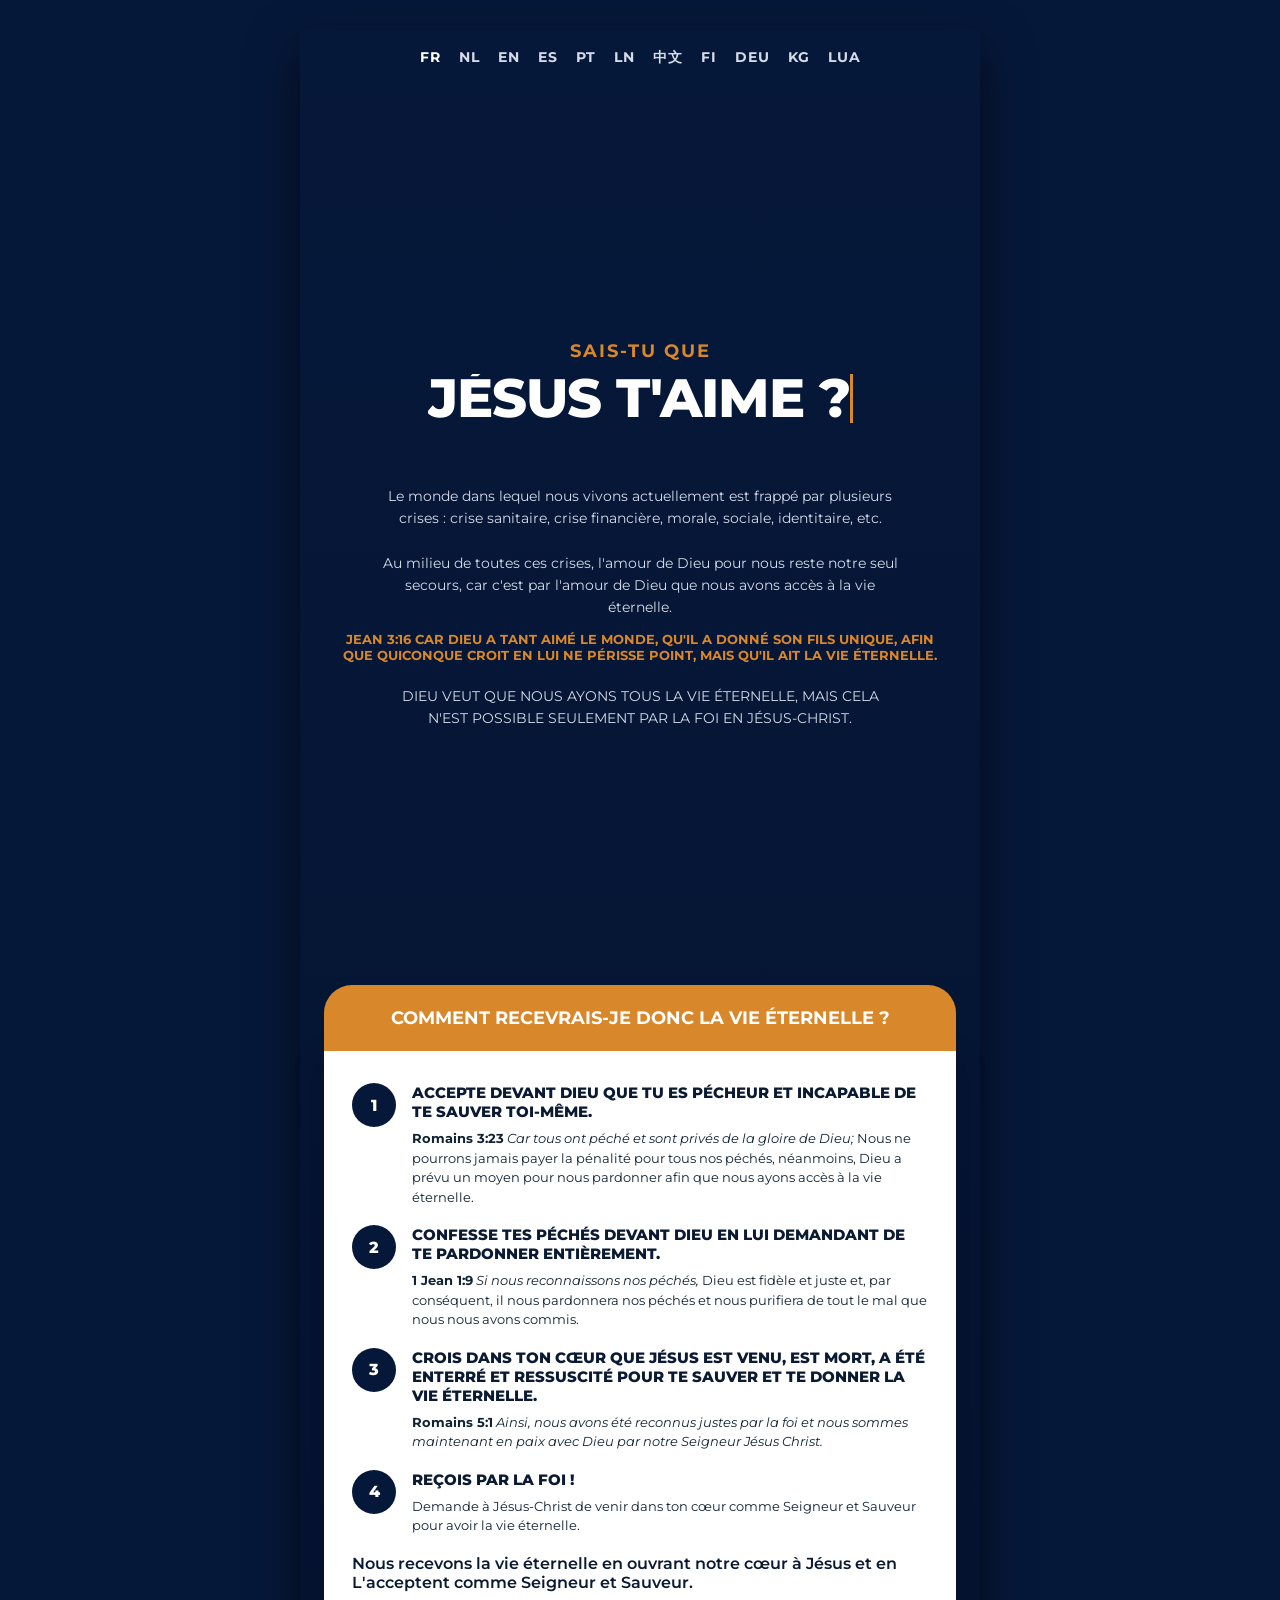
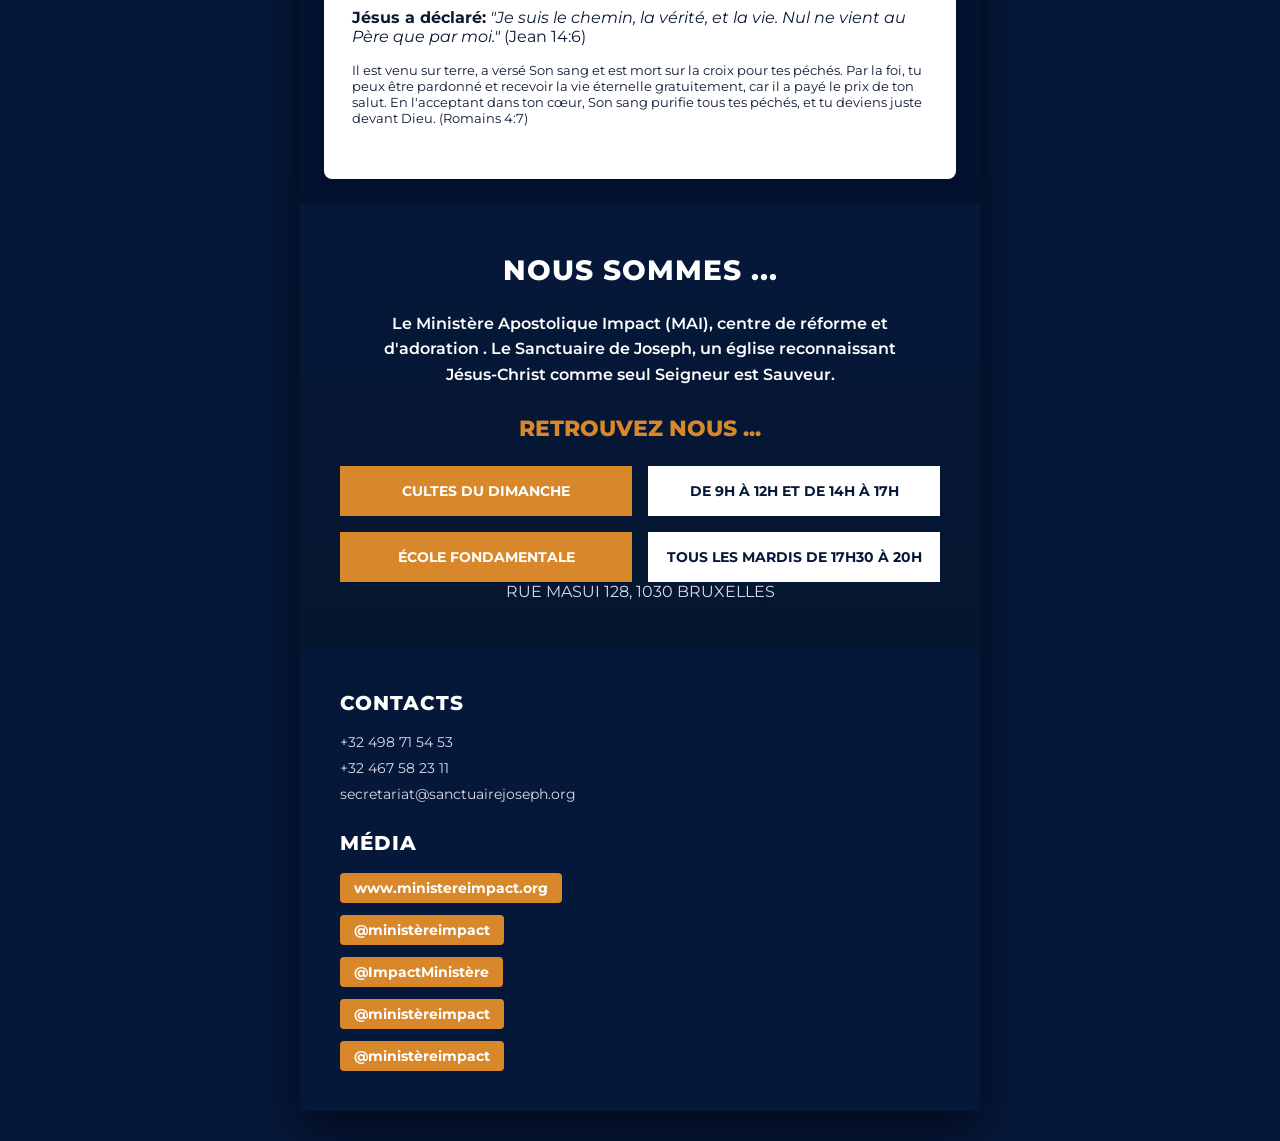
==== index.html @ a1f1ee58 "rename" ====
<!doctype html>
<html lang="fr">
<head>
  <meta charset="utf-8">
  <meta name="viewport" content="width=device-width,initial-scale=1">
  <title>Jésus t'aime — Flyer</title>
  <link href="https://fonts.googleapis.com/css2?family=Montserrat:wght@400;600;700;800&display=swap" rel="stylesheet">
  <style>
    @import url('style.css');
</style>

</head>
<body>
<script>
document.addEventListener("DOMContentLoaded", function() {
  const el = document.querySelector(".typewriter");
  const text = "JÉSUS T'AIME ?";  // wordt per taal aangepast
  let i = 0;

  function type() {
    if (i < text.length) {
      el.textContent += text.charAt(i);
      i++;
      setTimeout(type, 80);
    }
  }

  type();
});
</script>



  <div class="sheet">
    <div class="lang-switch">
  <a href="index.html" class="active">FR</a>
  <a href="nl.html">NL</a>
  <a href="en.html">EN</a>
  <a href="es.html">ES</a>
  <a href="pt.html">PT</a>
  <a href="ln.html">LN</a>
  <a href="cn.html">中文</a>
  <a href="fi.html">FI</a>
  <a href="de.html">DEU</a>
  <a href="kg.html">KG</a>
  <a href="lua.html">LUA</a>
</div>

    <header class="header">
      <div class="kicker">SAIS‑TU QUE</div>
      <div class="title typewriter"></div>
      <p class="lead">Le monde dans lequel nous vivons actuellement est frappé par plusieurs crises : crise sanitaire, crise financière, morale, sociale, identitaire, etc.</p>
      <p class="lead">Au milieu de toutes ces crises, l'amour de Dieu pour nous reste notre seul secours, car c'est par l'amour de Dieu que nous avons accès à la vie éternelle.</p>
      <div class="verse">JEAN 3:16 CAR DIEU A TANT AIMÉ LE MONDE, QU'IL A DONNÉ SON FILS UNIQUE, AFIN QUE QUICONQUE CROIT EN LUI NE PÉRISSE POINT, MAIS QU'IL AIT LA VIE ÉTERNELLE.</div>
      <p class="lead">DIEU VEUT QUE NOUS AYONS TOUS LA VIE ÉTERNELLE, MAIS CELA N'EST POSSIBLE SEULEMENT PAR LA FOI EN JÉSUS-CHRIST.</p>
    </header>

    <div class="band">Comment recevrais‑je donc la vie éternelle ?</div>

    <section class="card">
      <div class="steps">
        <div class="step">
          <div class="num">1</div>
          <div>
            <h4>ACCEPTE DEVANT DIEU QUE TU ES PÉCHEUR ET INCAPABLE DE TE SAUVER TOI-MÊME.</h4>
            <p><strong>Romains 3:23</strong> <em>Car tous ont péché et sont privés de la gloire de Dieu;</em> Nous ne pourrons jamais payer la pénalité pour tous nos péchés, néanmoins, Dieu a prévu un moyen pour nous pardonner afin que nous ayons accès à la vie éternelle.</p>
          </div>
        </div>

        <div class="step">
          <div class="num">2</div>
          <div>
            <h4>CONFESSE TES PÉCHÉS DEVANT DIEU EN LUI DEMANDANT DE TE PARDONNER ENTIÈREMENT.</h4>
            <p><strong>1 Jean 1:9</strong> <em>Si nous reconnaissons nos péchés,</em> Dieu est fidèle et juste et, par conséquent, il nous pardonnera nos péchés et nous purifiera de tout le mal que nous nous avons commis.</p>
          </div>
        </div>

        <div class="step">
          <div class="num">3</div>
          <div>
            <h4>CROIS DANS TON CŒUR QUE JÉSUS EST VENU, EST MORT, A ÉTÉ ENTERRÉ ET RESSUSCITÉ POUR TE SAUVER ET TE DONNER LA VIE ÉTERNELLE.</h4>
            <p><strong>Romains 5:1</strong> <em>Ainsi, nous avons été reconnus justes par la foi et nous sommes maintenant en paix avec Dieu par notre Seigneur Jésus Christ.</em></p>
          </div>
        </div>

        <div class="step">
          <div class="num">4</div>
          <div>
            <h4>REÇOIS PAR LA FOI !</h4>
            <p>Demande à Jésus-Christ de venir dans ton cœur comme Seigneur et Sauveur pour avoir la vie éternelle.</p>
          </div>
        </div>
      </div>

      <p style="margin-top:18px;color:#0b1a33;font-weight:600">Nous recevons la vie éternelle en ouvrant notre cœur à Jésus et en L'acceptent comme Seigneur et Sauveur.</p>
      <p style="color:#0b1a33;margin-top:12px"><strong>Jésus a déclaré:</strong> <em>"Je suis le chemin, la vérité, et la vie. Nul ne vient au Père que par moi."</em> (Jean 14:6)</p>
      <p style="color:#0b1a33;margin-top:12px;font-size:13px">Il est venu sur terre, a versé Son sang et est mort sur la croix pour tes péchés. Par la foi, tu peux être pardonné et recevoir la vie éternelle gratuitement, car il a payé le prix de ton salut. En l'acceptant dans ton cœur, Son sang purifie tous tes péchés, et tu deviens juste devant Dieu. (Romains 4:7)</p>
    </section>

    <footer class="church">
      <h3>NOUS SOMMES ...</h3>
      <p>Le Ministère Apostolique Impact (MAI), centre de réforme et d'adoration . Le Sanctuaire de Joseph, un église reconnaissant Jésus-Christ comme seul Seigneur est Sauveur.</p>
      
      <div class="find-us">RETROUVEZ NOUS ...</div>
      
      <div class="badges">
        <div class="badge orange">CULTES DU DIMANCHE</div>
        <div class="badge white">DE 9H À 12H ET DE 14H À 17H</div>
        <div class="badge orange">ÉCOLE FONDAMENTALE</div>
        <div class="badge white">TOUS LES MARDIS DE 17H30 À 20H</div>
      </div>
      
      <div class="contacts">
        <div></div>
        <div>RUE MASUI 128, 1030 BRUXELLES</div>
      </div>
    </footer>

    <section class="contact-media">
      <div>
        <div class="contact-section">
          <h4>CONTACTS</h4>
          <p>+32 498 71 54 53</p>
          <p>+32 467 58 23 11</p>
          <p>secretariat@sanctuairejoseph.org</p>
        </div>
        <div class="contact-section" style="margin-top:28px">
          <h4>MÉDIA</h4>
          <div class="media-links">
            <div class="media-link">
              <div class="box">www.ministereimpact.org</div>
            </div>
            <div class="media-link">
              <div class="box">@ministèreimpact</div>
            </div>
            <div class="media-link">
              <div class="box">@ImpactMinistère</div>
            </div>
            <div class="media-link">
              <div class="box">@ministèreimpact</div>
            </div>
            <div class="media-link">
              <div class="box">@ministèreimpact</div>
            </div>
          </div>
        </div>
      </div>
    </section>
  </div>
  <script>
  const buttons = document.querySelectorAll('.lang-switch button');
  const sections = document.querySelectorAll('.lang');

  buttons.forEach(btn => {
    btn.addEventListener('click', () => {
      const lang = btn.dataset.lang;

      buttons.forEach(b => b.classList.remove('active'));
      btn.classList.add('active');

      sections.forEach(sec => sec.style.display = 'none');
      document.querySelector('.lang-' + lang).style.display = 'block';
    });
  });
</script>
</body>
</html>
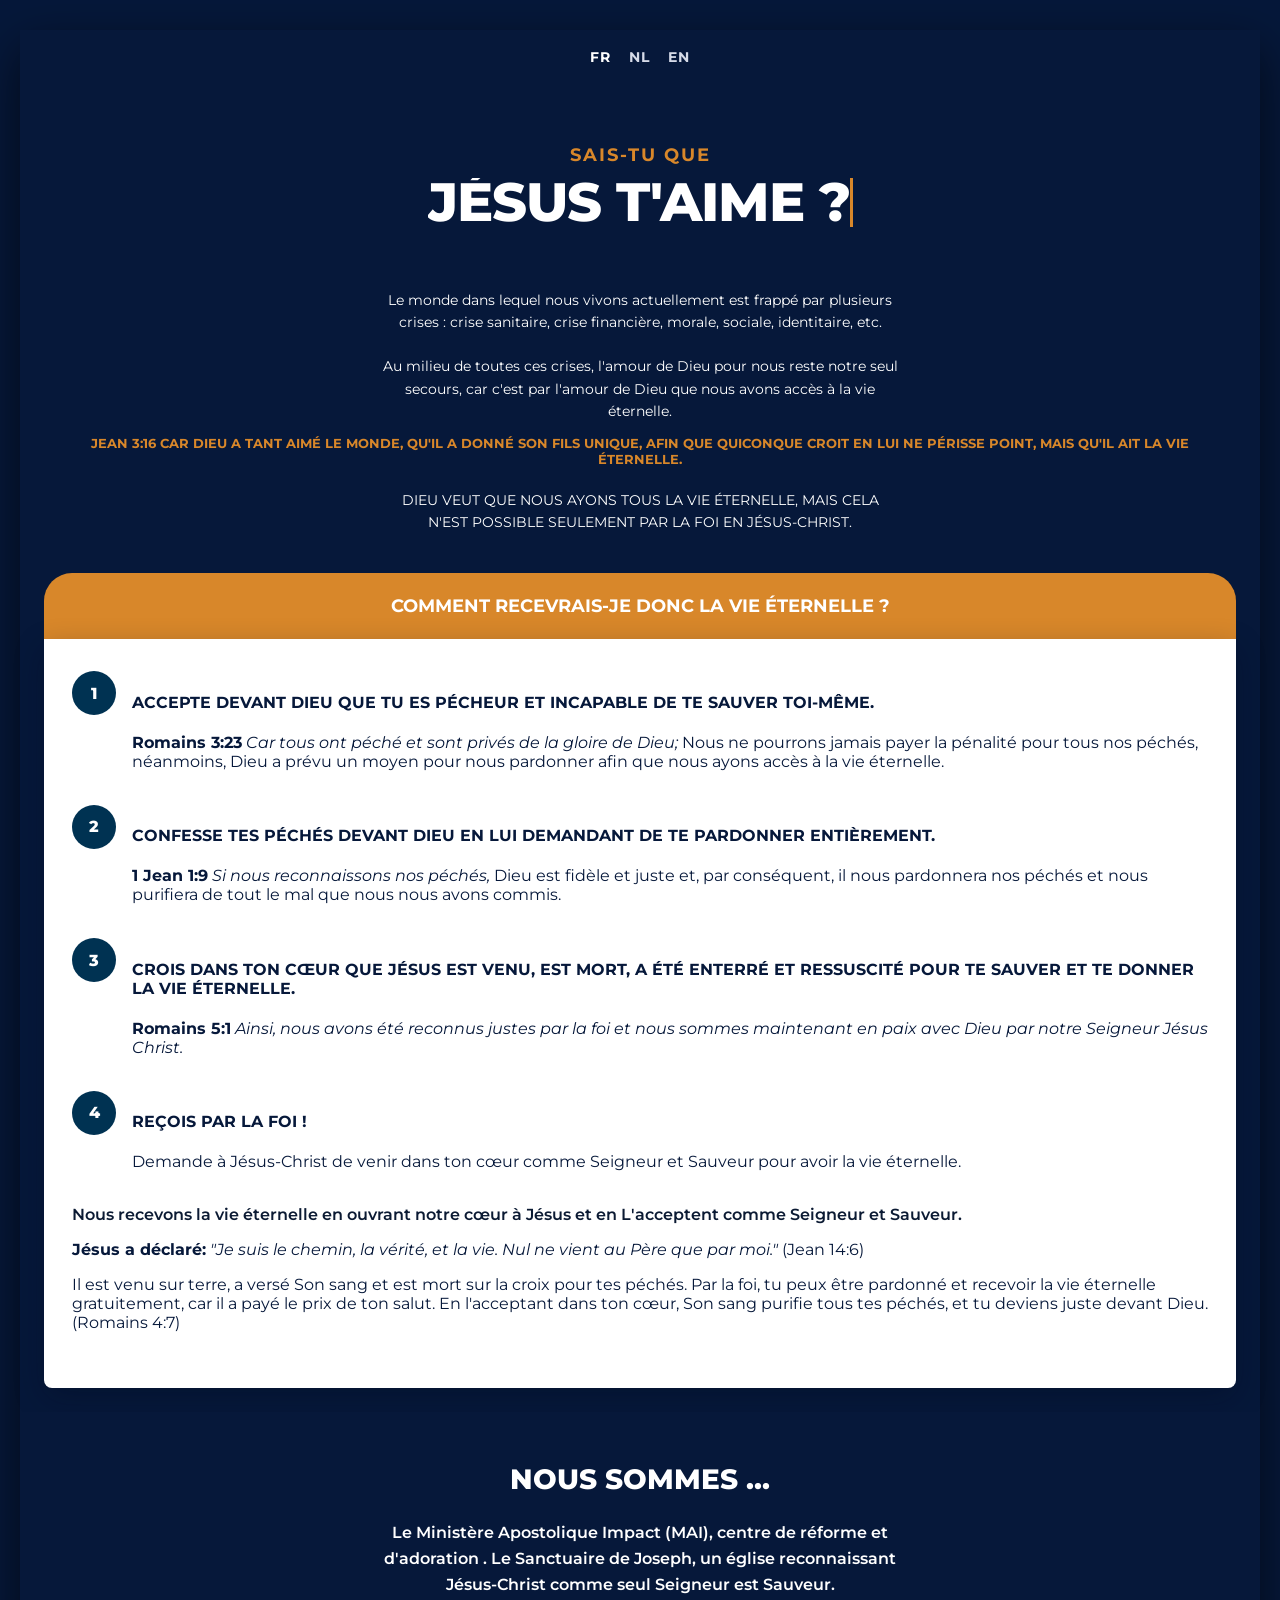
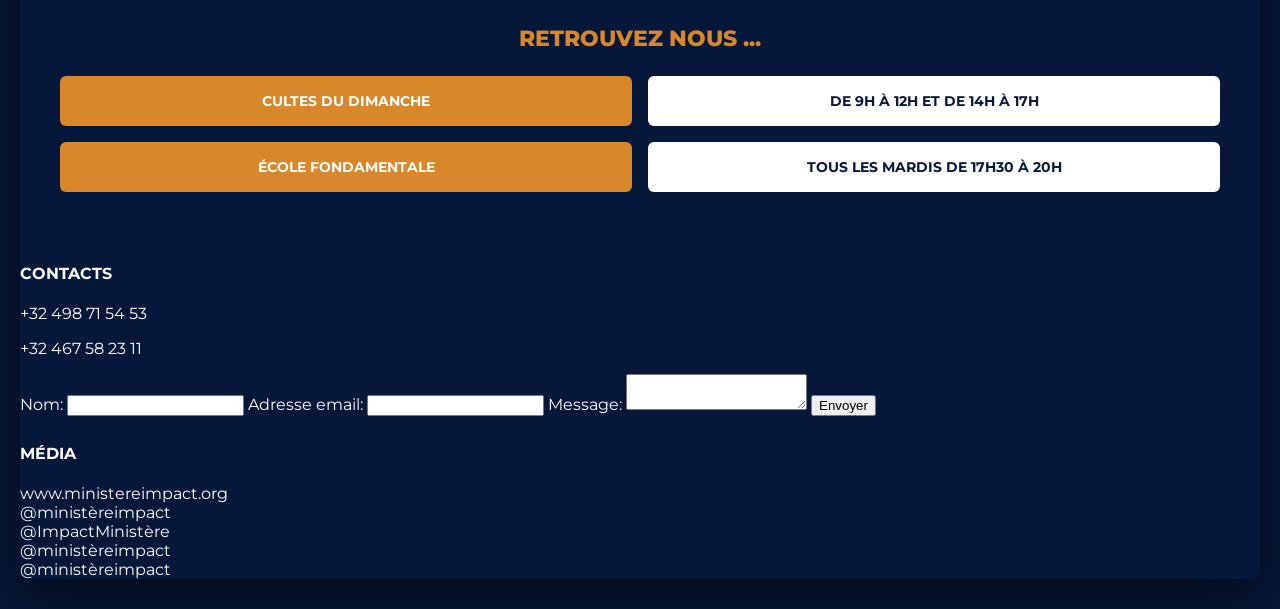
==== commit 19982a38: "debig" ====
--- a/index.html
+++ b/index.html
@@ -33,18 +33,13 @@
 
   <div class="sheet">
     <div class="lang-switch">
-  <a href="index.html" class="active">FR</a>
-  <a href="nl.html">NL</a>
-  <a href="en.html">EN</a>
-  <a href="es.html">ES</a>
-  <a href="pt.html">PT</a>
-  <a href="ln.html">LN</a>
-  <a href="cn.html">中文</a>
-  <a href="fi.html">FI</a>
-  <a href="de.html">DEU</a>
-  <a href="kg.html">KG</a>
-  <a href="lua.html">LUA</a>
-</div>
+      <button class="lang-toggle" type="button" aria-label="Kies taal">☰</button>
+      <div class="lang-menu">
+        <a href="index.html" class="active">FR</a>
+        <a href="nl.html">NL</a>
+        <a href="en.html">EN</a>
+      </div>
+    </div>
 
     <header class="header">
       <div class="kicker">SAIS‑TU QUE</div>
@@ -93,8 +88,8 @@
       </div>
 
       <p style="margin-top:18px;color:#0b1a33;font-weight:600">Nous recevons la vie éternelle en ouvrant notre cœur à Jésus et en L'acceptent comme Seigneur et Sauveur.</p>
-      <p style="color:#0b1a33;margin-top:12px"><strong>Jésus a déclaré:</strong> <em>"Je suis le chemin, la vérité, et la vie. Nul ne vient au Père que par moi."</em> (Jean 14:6)</p>
-      <p style="color:#0b1a33;margin-top:12px;font-size:13px">Il est venu sur terre, a versé Son sang et est mort sur la croix pour tes péchés. Par la foi, tu peux être pardonné et recevoir la vie éternelle gratuitement, car il a payé le prix de ton salut. En l'acceptant dans ton cœur, Son sang purifie tous tes péchés, et tu deviens juste devant Dieu. (Romains 4:7)</p>
+      <p><strong>Jésus a déclaré:</strong> <em>"Je suis le chemin, la vérité, et la vie. Nul ne vient au Père que par moi."</em> (Jean 14:6)</p>
+      <p>Il est venu sur terre, a versé Son sang et est mort sur la croix pour tes péchés. Par la foi, tu peux être pardonné et recevoir la vie éternelle gratuitement, car il a payé le prix de ton salut. En l'acceptant dans ton cœur, Son sang purifie tous tes péchés, et tu deviens juste devant Dieu. (Romains 4:7)</p>
     </section>
 
     <footer class="church">
@@ -110,10 +105,9 @@
         <div class="badge white">TOUS LES MARDIS DE 17H30 À 20H</div>
       </div>
       
-      <div class="contacts">
-        <div></div>
-        <div>RUE MASUI 128, 1030 BRUXELLES</div>
-      </div>
+      
+   
+  
     </footer>
 
     <section class="contact-media">
@@ -122,7 +116,13 @@
           <h4>CONTACTS</h4>
           <p>+32 498 71 54 53</p>
           <p>+32 467 58 23 11</p>
-          <p>secretariat@sanctuairejoseph.org</p>
+          <form name="contact" method="POST" data-netlify="true">
+            <label>Nom: <input type="text" name="name" required></label>
+            <label>Adresse email: <input type="email" name="email" required></label>
+            <label>Message: <textarea name="message" required></textarea></label>
+            <button type="submit">Envoyer</button>
+          </form>
+          
         </div>
         <div class="contact-section" style="margin-top:28px">
           <h4>MÉDIA</h4>
@@ -148,20 +148,29 @@
     </section>
   </div>
   <script>
-  const buttons = document.querySelectorAll('.lang-switch button');
-  const sections = document.querySelectorAll('.lang');
+  document.addEventListener('DOMContentLoaded', function () {
+    const langSwitch = document.querySelector('.lang-switch');
+    const toggle = document.querySelector('.lang-toggle');
+    const menu = document.querySelector('.lang-menu');
 
-  buttons.forEach(btn => {
-    btn.addEventListener('click', () => {
-      const lang = btn.dataset.lang;
+    if (!langSwitch || !toggle || !menu) return;
 
-      buttons.forEach(b => b.classList.remove('active'));
-      btn.classList.add('active');
+    toggle.addEventListener('click', function (e) {
+      e.preventDefault();
+      e.stopPropagation();
+      langSwitch.classList.toggle('open');
+    });
 
-      sections.forEach(sec => sec.style.display = 'none');
-      document.querySelector('.lang-' + lang).style.display = 'block';
+    // close when clicking outside
+    document.addEventListener('click', function (e) {
+      if (!langSwitch.contains(e.target)) langSwitch.classList.remove('open');
+    });
+
+    // close when selecting a language
+    menu.querySelectorAll('a').forEach(a => {
+      a.addEventListener('click', () => langSwitch.classList.remove('open'));
     });
   });
-</script>
+  </script>
 </body>
 </html>
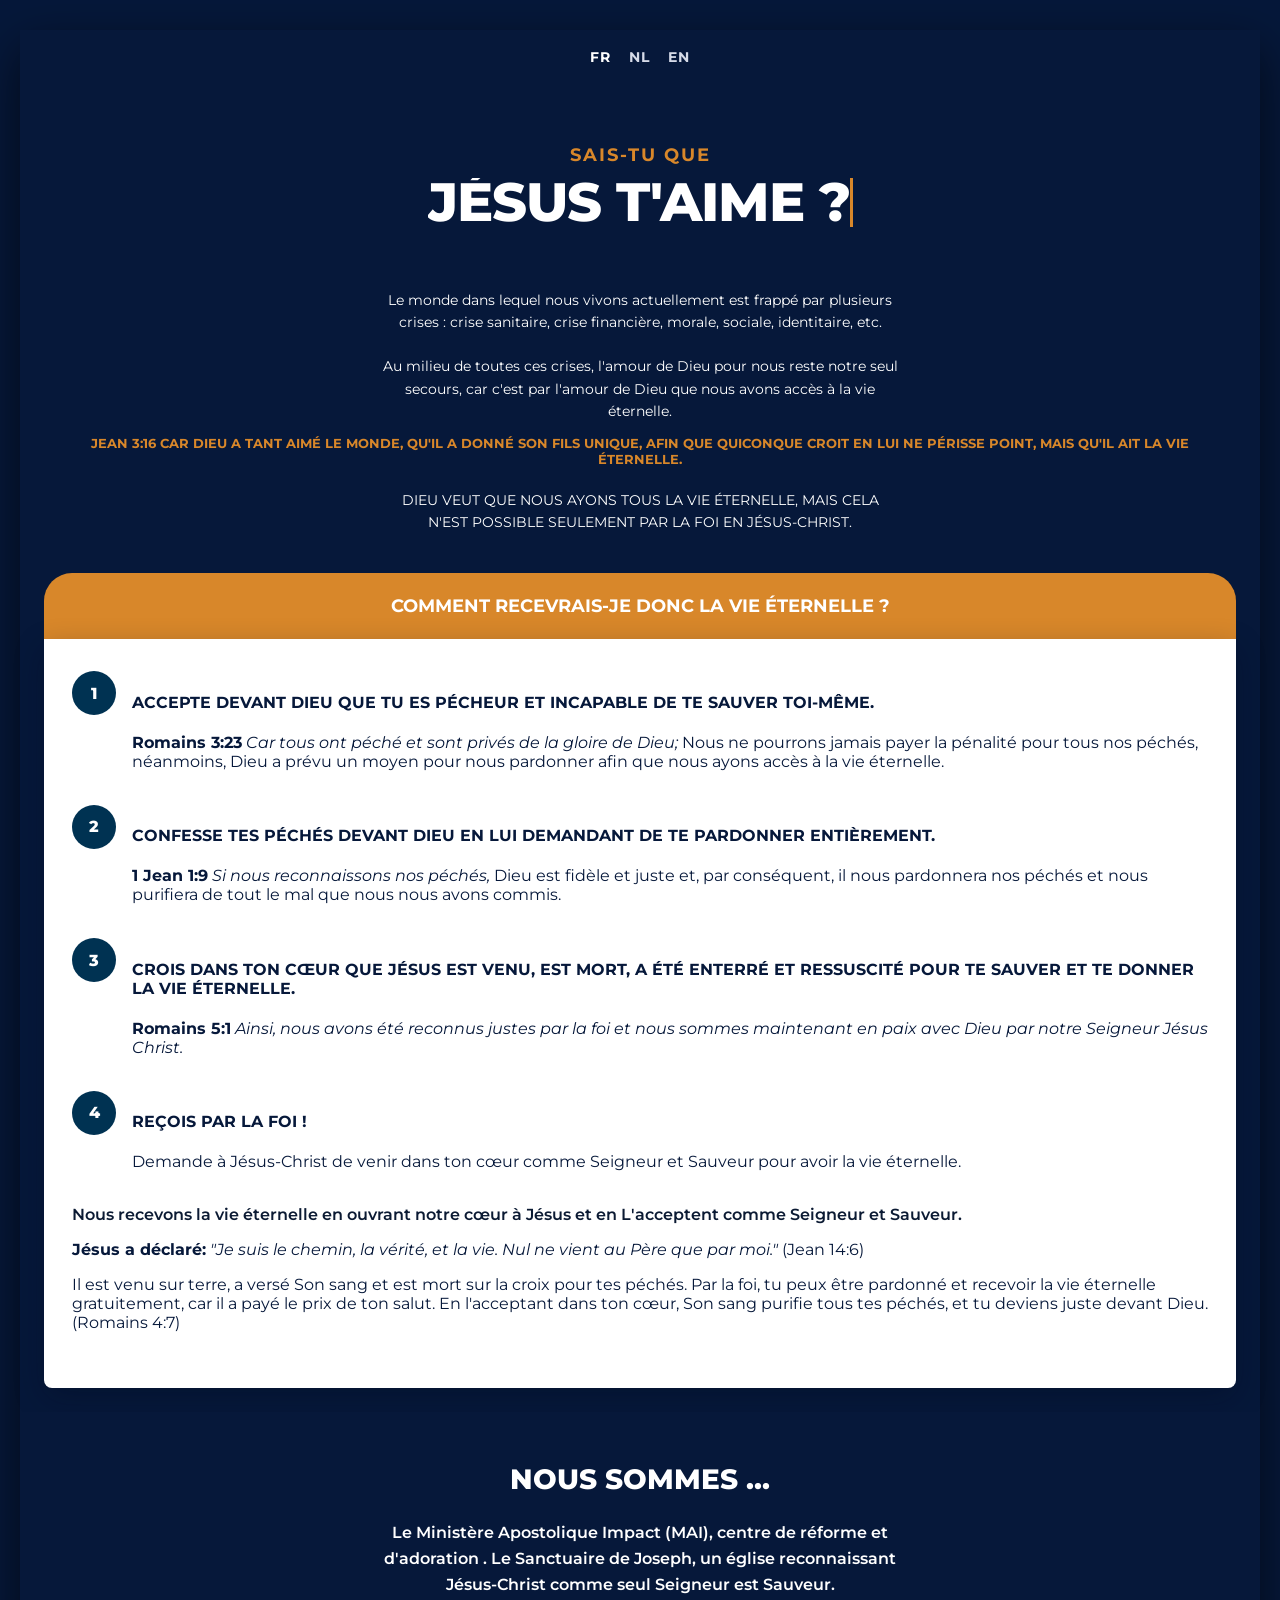
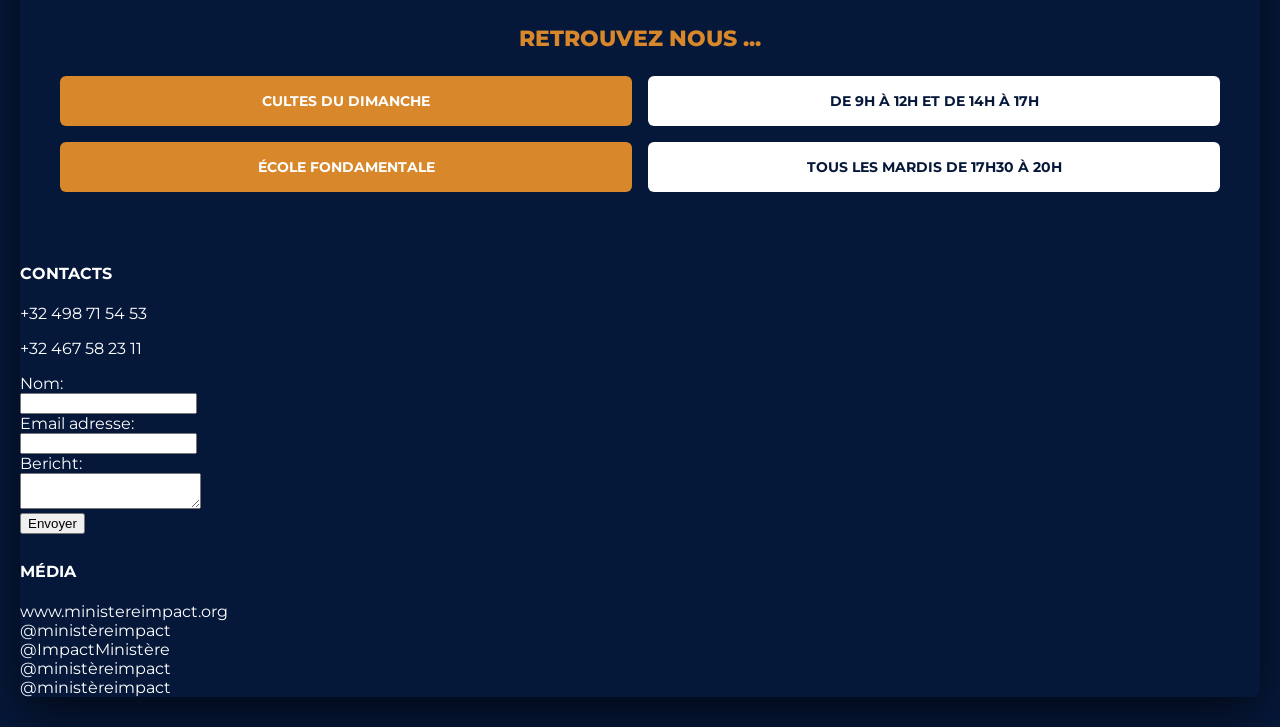
==== commit 77d4bfc2: "lijnen formulier" ====
--- a/index.html
+++ b/index.html
@@ -117,11 +117,24 @@
           <p>+32 498 71 54 53</p>
           <p>+32 467 58 23 11</p>
           <form name="contact" method="POST" data-netlify="true">
-            <label>Nom: <input type="text" name="name" required></label>
-            <label>Adresse email: <input type="email" name="email" required></label>
-            <label>Message: <textarea name="message" required></textarea></label>
+            <div>
+              <label>Nom:</label><br>
+              <input type="text" name="name" required>
+            </div>
+          
+            <div>
+              <label>Email adresse:</label><br>
+              <input type="email" name="email" required>
+            </div>
+          
+            <div>
+              <label>Bericht:</label><br>
+              <textarea name="message" required></textarea>
+            </div>
+          
             <button type="submit">Envoyer</button>
           </form>
+          
           
         </div>
         <div class="contact-section" style="margin-top:28px">
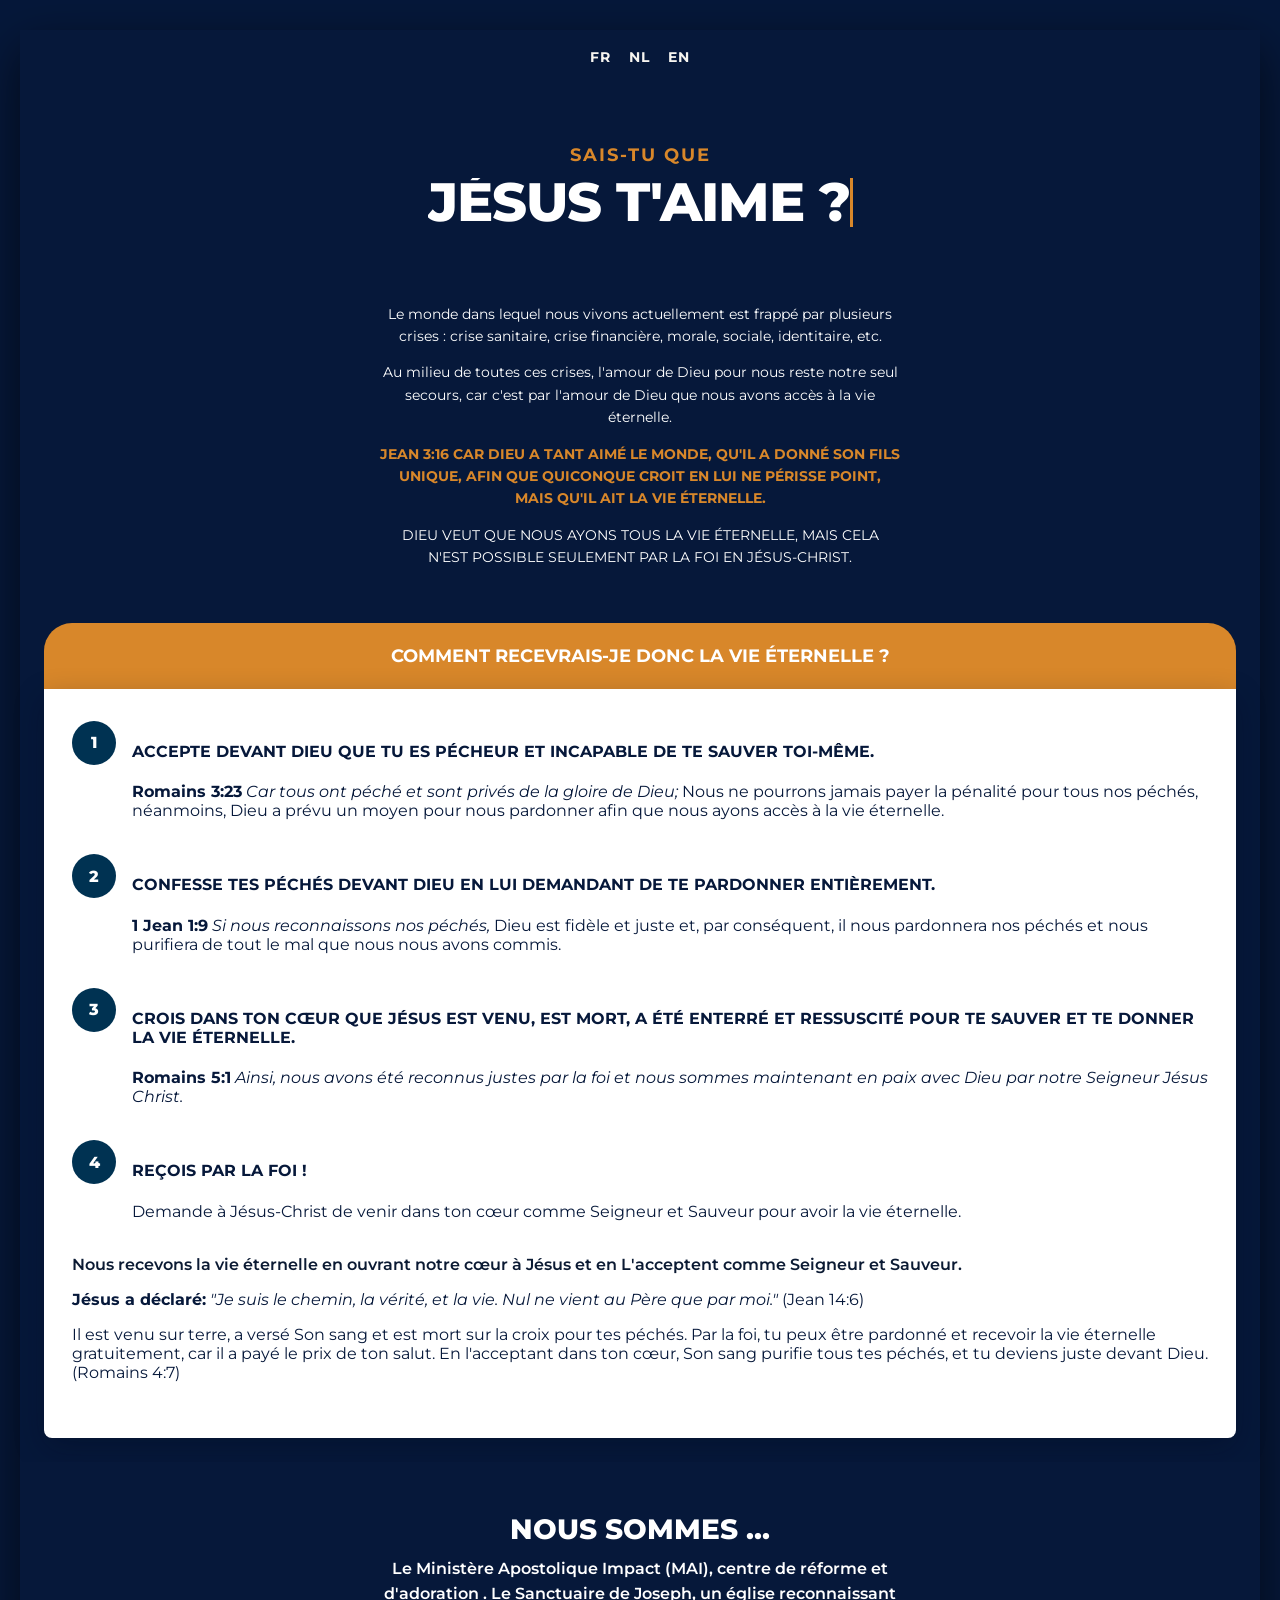
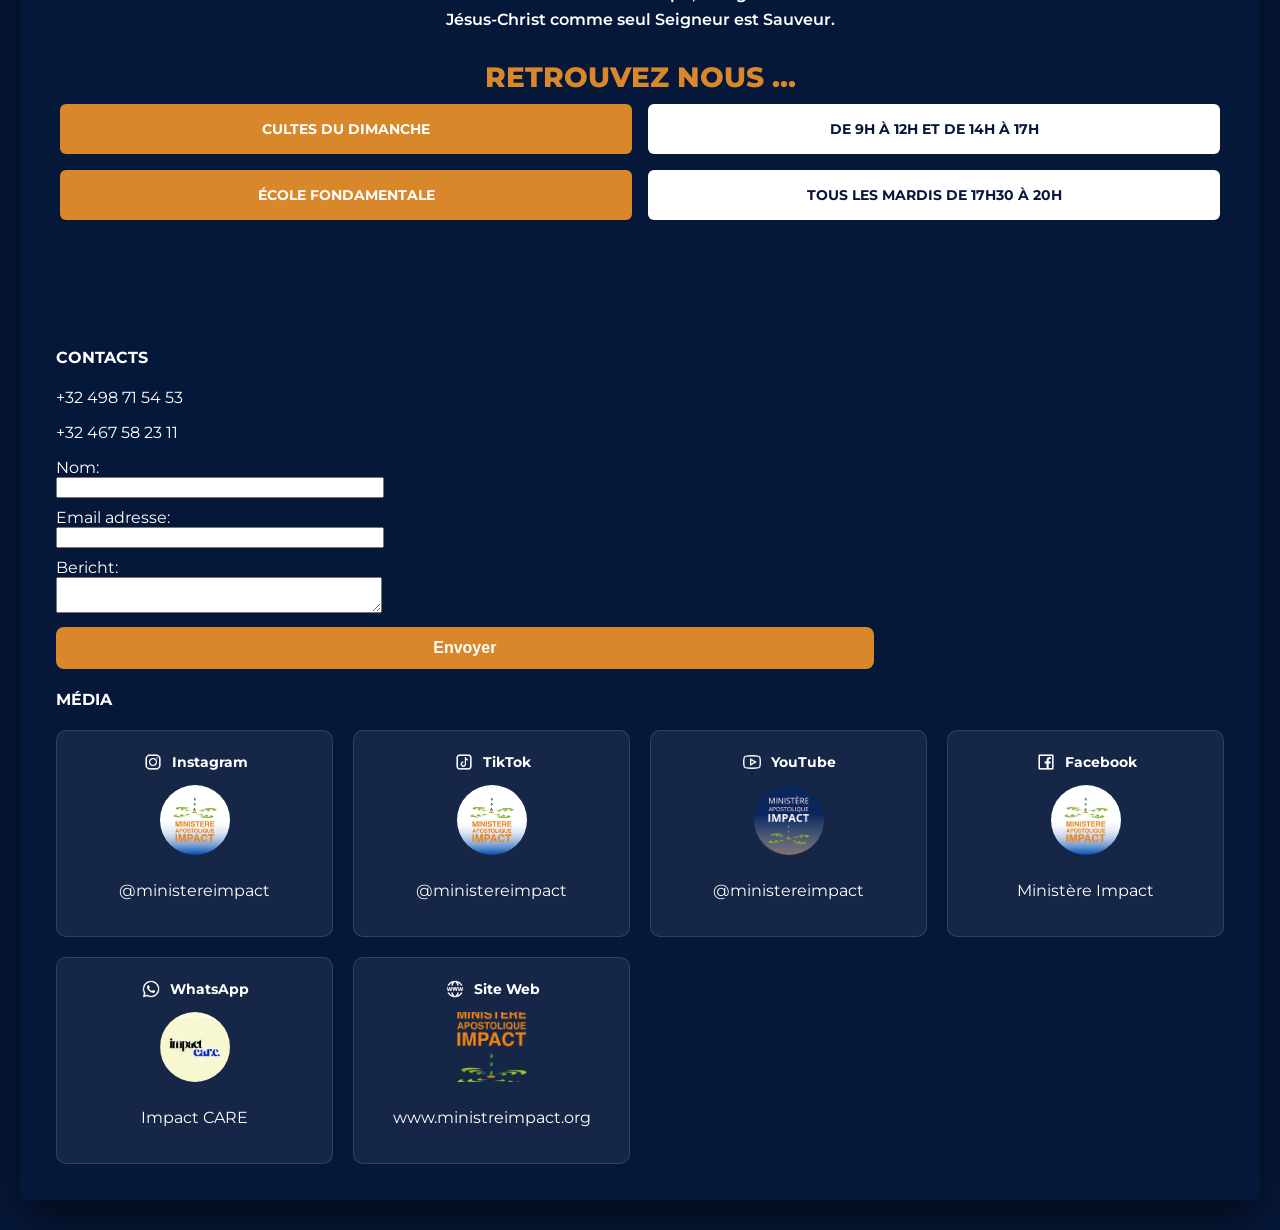
==== commit ed409398: "social media" ====
--- a/index.html
+++ b/index.html
@@ -44,10 +44,12 @@
     <header class="header">
       <div class="kicker">SAIS‑TU QUE</div>
       <div class="title typewriter"></div>
-      <p class="lead">Le monde dans lequel nous vivons actuellement est frappé par plusieurs crises : crise sanitaire, crise financière, morale, sociale, identitaire, etc.</p>
-      <p class="lead">Au milieu de toutes ces crises, l'amour de Dieu pour nous reste notre seul secours, car c'est par l'amour de Dieu que nous avons accès à la vie éternelle.</p>
-      <div class="verse">JEAN 3:16 CAR DIEU A TANT AIMÉ LE MONDE, QU'IL A DONNÉ SON FILS UNIQUE, AFIN QUE QUICONQUE CROIT EN LUI NE PÉRISSE POINT, MAIS QU'IL AIT LA VIE ÉTERNELLE.</div>
-      <p class="lead">DIEU VEUT QUE NOUS AYONS TOUS LA VIE ÉTERNELLE, MAIS CELA N'EST POSSIBLE SEULEMENT PAR LA FOI EN JÉSUS-CHRIST.</p>
+      <div class="lead">
+      <p>Le monde dans lequel nous vivons actuellement est frappé par plusieurs crises : crise sanitaire, crise financière, morale, sociale, identitaire, etc.</p>
+      <p>Au milieu de toutes ces crises, l'amour de Dieu pour nous reste notre seul secours, car c'est par l'amour de Dieu que nous avons accès à la vie éternelle.</p>
+      <p style="color: var(--orange); font-weight: bold;">JEAN 3:16 CAR DIEU A TANT AIMÉ LE MONDE, QU'IL A DONNÉ SON FILS UNIQUE, AFIN QUE QUICONQUE CROIT EN LUI NE PÉRISSE POINT, MAIS QU'IL AIT LA VIE ÉTERNELLE.</p>
+      <p>DIEU VEUT QUE NOUS AYONS TOUS LA VIE ÉTERNELLE, MAIS CELA N'EST POSSIBLE SEULEMENT PAR LA FOI EN JÉSUS-CHRIST.</p>
+      </div>
     </header>
 
     <div class="band">Comment recevrais‑je donc la vie éternelle ?</div>
@@ -96,38 +98,32 @@
       <h3>NOUS SOMMES ...</h3>
       <p>Le Ministère Apostolique Impact (MAI), centre de réforme et d'adoration . Le Sanctuaire de Joseph, un église reconnaissant Jésus-Christ comme seul Seigneur est Sauveur.</p>
       
-      <div class="find-us">RETROUVEZ NOUS ...</div>
-      
+      <h3 style="color: var(--orange)">RETROUVEZ NOUS ...</h3>
       <div class="badges">
         <div class="badge orange">CULTES DU DIMANCHE</div>
         <div class="badge white">DE 9H À 12H ET DE 14H À 17H</div>
         <div class="badge orange">ÉCOLE FONDAMENTALE</div>
         <div class="badge white">TOUS LES MARDIS DE 17H30 À 20H</div>
       </div>
-      
-      
-   
-  
     </footer>
 
     <section class="contact-media">
       <div>
-        <div class="contact-section">
           <h4>CONTACTS</h4>
           <p>+32 498 71 54 53</p>
           <p>+32 467 58 23 11</p>
           <form name="contact" method="POST" data-netlify="true">
-            <div>
+            <div style="margin-bottom: 10px">
               <label>Nom:</label><br>
               <input type="text" name="name" required>
             </div>
           
-            <div>
+            <div style="margin-bottom: 10px">
               <label>Email adresse:</label><br>
               <input type="email" name="email" required>
             </div>
           
-            <div>
+            <div style="margin-bottom: 10px">
               <label>Bericht:</label><br>
               <textarea name="message" required></textarea>
             </div>
@@ -135,28 +131,66 @@
             <button type="submit">Envoyer</button>
           </form>
           
-          
-        </div>
-        <div class="contact-section" style="margin-top:28px">
           <h4>MÉDIA</h4>
           <div class="media-links">
-            <div class="media-link">
-              <div class="box">www.ministereimpact.org</div>
-            </div>
-            <div class="media-link">
-              <div class="box">@ministèreimpact</div>
-            </div>
-            <div class="media-link">
-              <div class="box">@ImpactMinistère</div>
-            </div>
-            <div class="media-link">
-              <div class="box">@ministèreimpact</div>
-            </div>
-            <div class="media-link">
-              <div class="box">@ministèreimpact</div>
-            </div>
-          </div>
-        </div>
+            <div class="social-grid">
+
+              <a class="social-card" href="https://www.instagram.com/ministereimpact/" target="_blank">
+                <div class="top-row">
+                  <img class="platform-icon" src="icons8-instagram-logo-32.png" alt="Instagram">
+                  <span class="platform-name">Instagram</span>
+                </div>
+                <img class="avatar" src="profiles/instagram.jpg" alt="Instagram profiel">
+                <p>@ministereimpact</p>
+              </a>
+            
+              <a class="social-card" href="https://www.tiktok.com/@ministereimpact" target="_blank">
+                <div class="top-row">
+                  <img class="platform-icon" src="icons8-tiktok-32.png" alt="TikTok">
+                  <span class="platform-name">TikTok</span>
+                </div>
+                <img class="avatar" src="profiles/tiktok.jpeg" alt="TikTok profiel">
+                <p>@ministereimpact</p>
+              </a>
+            
+              <a class="social-card" href="https://www.youtube.com/@ministereimpact" target="_blank">
+                <div class="top-row">
+                  <img class="platform-icon" src="icons8-youtube-32.png" alt="YouTube">
+                  <span class="platform-name">YouTube</span>
+                </div>
+                <img class="avatar" src="profiles/youtube.jpg" alt="YouTube profiel">
+                <p>@ministereimpact</p>
+              </a>
+            
+              <a class="social-card" href="https://facebook.com/ministereimpact" target="_blank">
+                <div class="top-row">
+                  <img class="platform-icon" src="icons8-facebook-32.png" alt="Facebook">
+                  <span class="platform-name">Facebook</span>
+                </div>
+                <img class="avatar" src="profiles/facebook.jpg" alt="Facebook profiel">
+                <p>Ministère Impact</p>
+              </a>
+            
+              <a class="social-card" href="https://www.facebook.com/ImpactMinistere" target="_blank">
+                <div class="top-row">
+                  <img class="platform-icon" src="icons8-whatsapp-32.png" alt="WhatsApp">
+                  <span class="platform-name">WhatsApp</span>
+                </div>
+                <img class="avatar" src="profiles/whatsapp.png" alt="WhatsApp kanaal">
+                <p>Impact CARE</p>
+              </a>
+
+              <a class="social-card" href="https://www.ministereimpact.org/" target="_blank">
+                <div class="top-row">
+                  <img class="platform-icon" src="icons8-website-32.png" alt="WhatsApp">
+                  <span class="platform-name">Site Web</span>
+                </div>
+                <img class="avatar_logo" src="profiles/logo.png" alt="WhatsApp kanaal">
+                <p>www.ministreimpact.org</p>
+              </a>
+
+            </div>            
+          </div>
       </div>
     </section>
   </div>
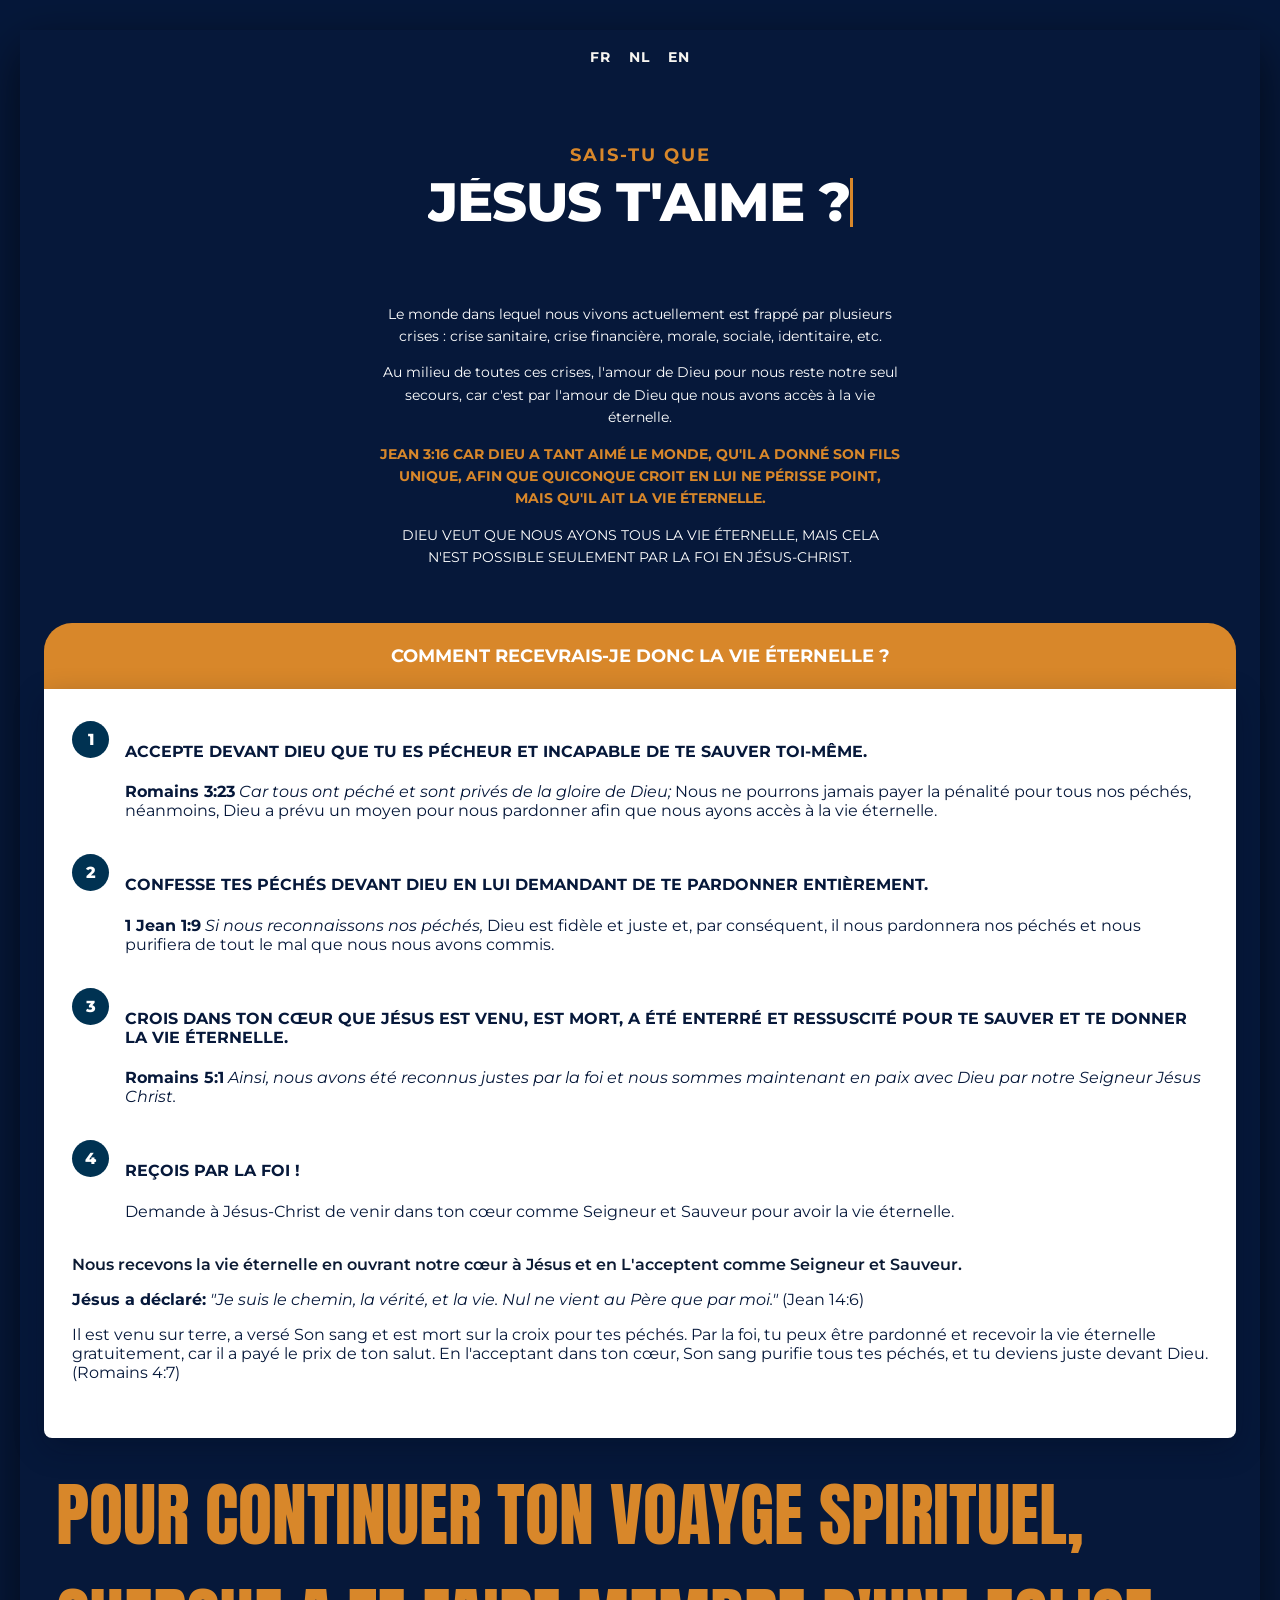
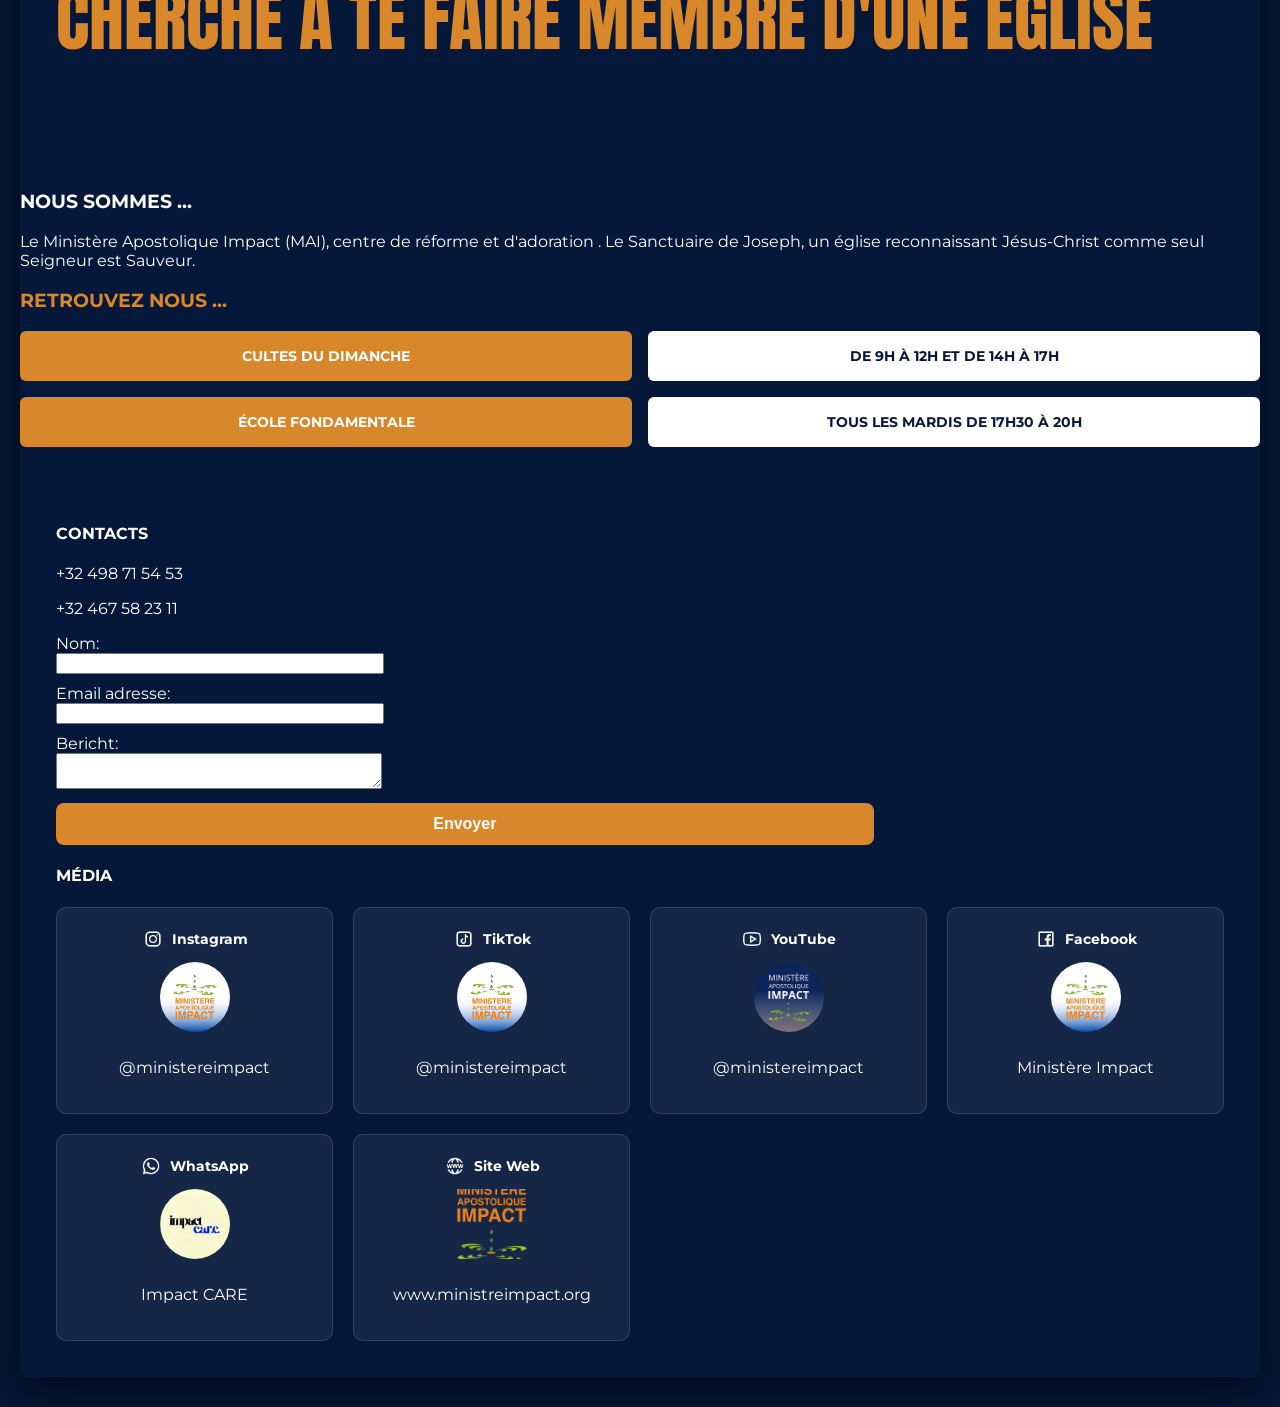
==== commit 6bd8e763: "analyse" ====
--- a/index.html
+++ b/index.html
@@ -1,10 +1,20 @@
 <!doctype html>
 <html lang="fr">
 <head>
+  <!-- Google tag (gtag.js) -->
+  <script async src="https://www.googletagmanager.com/gtag/js?id=G-8X0MS7GX06"></script>
+  <script>
+    window.dataLayer = window.dataLayer || [];
+    function gtag(){dataLayer.push(arguments);}
+    gtag('js', new Date());
+
+    gtag('config', 'G-8X0MS7GX06');
+  </script>
   <meta charset="utf-8">
   <meta name="viewport" content="width=device-width,initial-scale=1">
   <title>Jésus t'aime — Flyer</title>
   <link href="https://fonts.googleapis.com/css2?family=Montserrat:wght@400;600;700;800&display=swap" rel="stylesheet">
+  <link href="https://fonts.googleapis.com/css2?family=Anton&display=swap" rel="stylesheet">
   <style>
     @import url('style.css');
 </style>
@@ -94,7 +104,10 @@
       <p>Il est venu sur terre, a versé Son sang et est mort sur la croix pour tes péchés. Par la foi, tu peux être pardonné et recevoir la vie éternelle gratuitement, car il a payé le prix de ton salut. En l'acceptant dans ton cœur, Son sang purifie tous tes péchés, et tu deviens juste devant Dieu. (Romains 4:7)</p>
     </section>
 
-    <footer class="church">
+    <p class="special">POUR CONTINUER TON VOAYGE SPIRITUEL, CHERCHE A TE FAIRE MEMBRE D'UNE EGLISE</h3>
+  
+
+      <footer class="church"></footer>
       <h3>NOUS SOMMES ...</h3>
       <p>Le Ministère Apostolique Impact (MAI), centre de réforme et d'adoration . Le Sanctuaire de Joseph, un église reconnaissant Jésus-Christ comme seul Seigneur est Sauveur.</p>
       
@@ -171,7 +184,7 @@
                 <p>Ministère Impact</p>
               </a>
             
-              <a class="social-card" href="https://www.facebook.com/ImpactMinistere" target="_blank">
+              <a class="social-card" href="https://whatsapp.com/channel/0029VbAOc02KmCPVgqaC9p2C" target="_blank">
                 <div class="top-row">
                   <img class="platform-icon" src="icons8-whatsapp-32.png" alt="WhatsApp">
                   <span class="platform-name">WhatsApp</span>
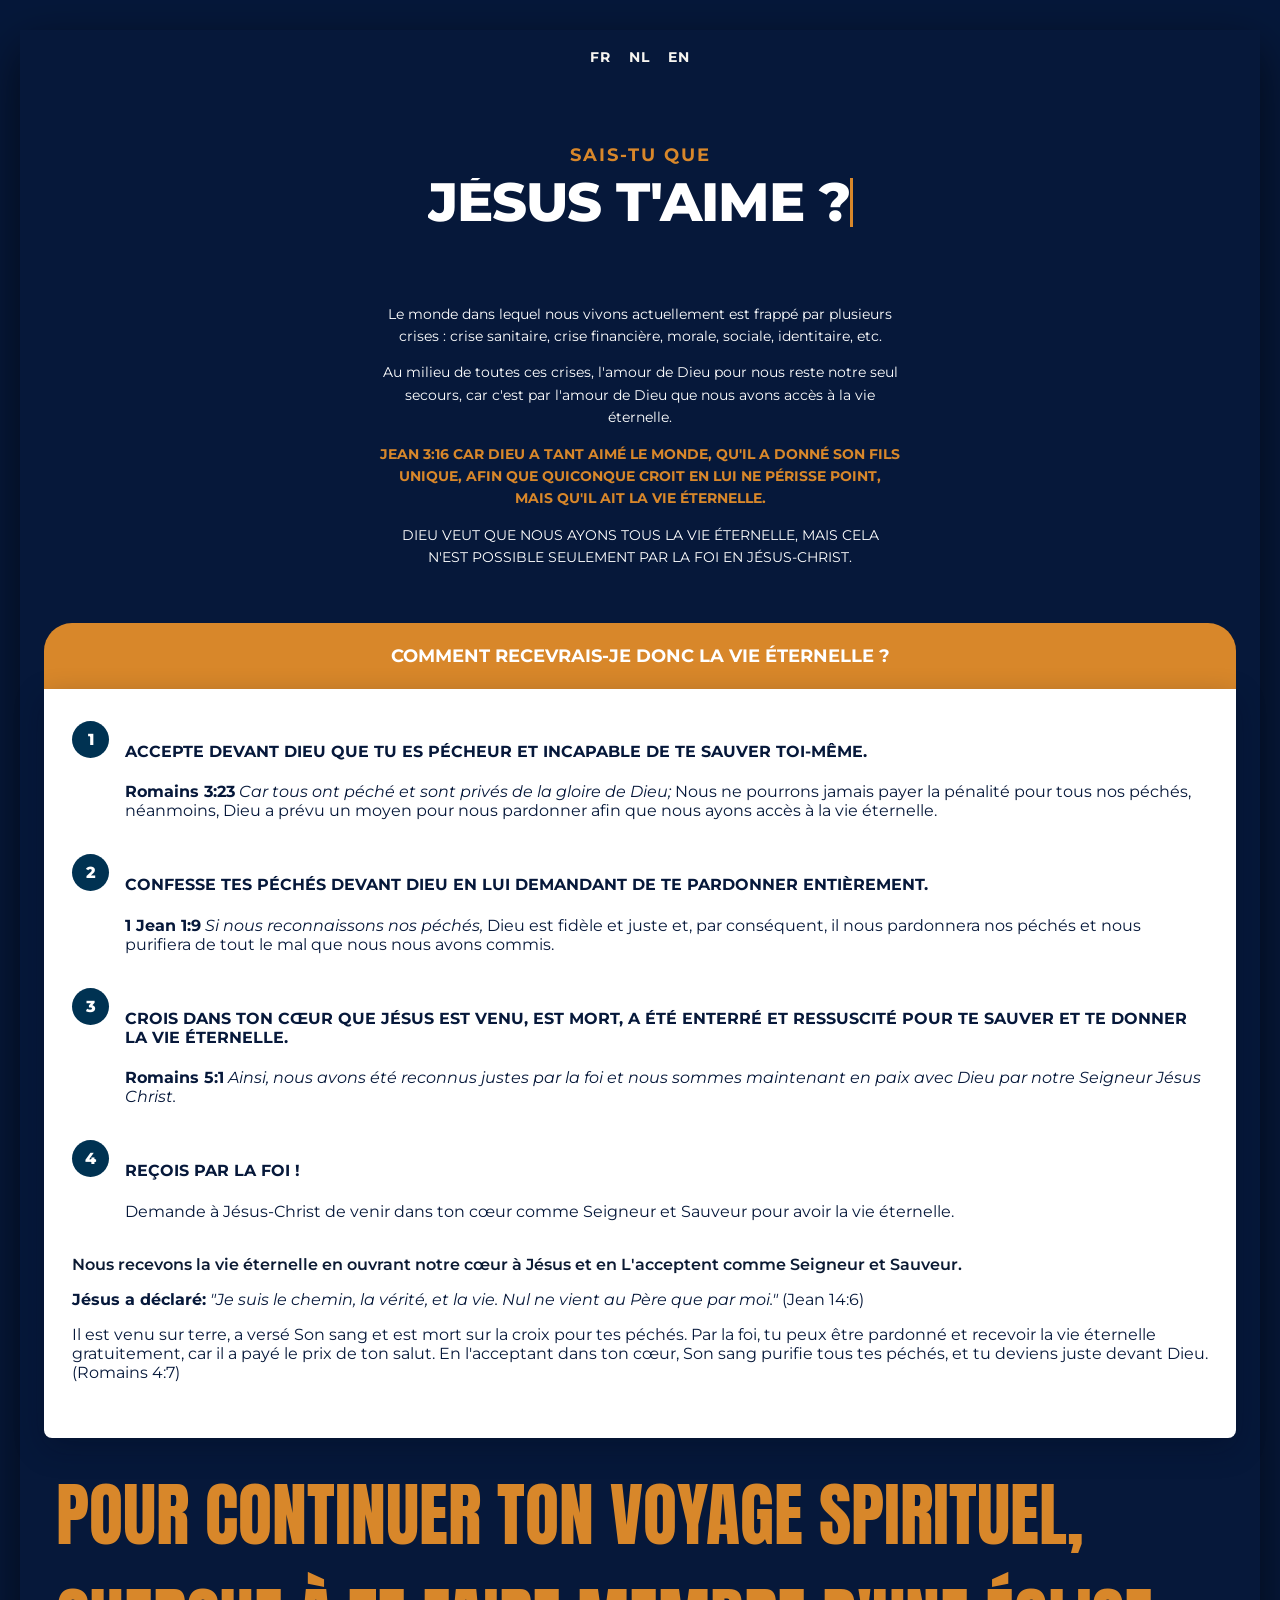
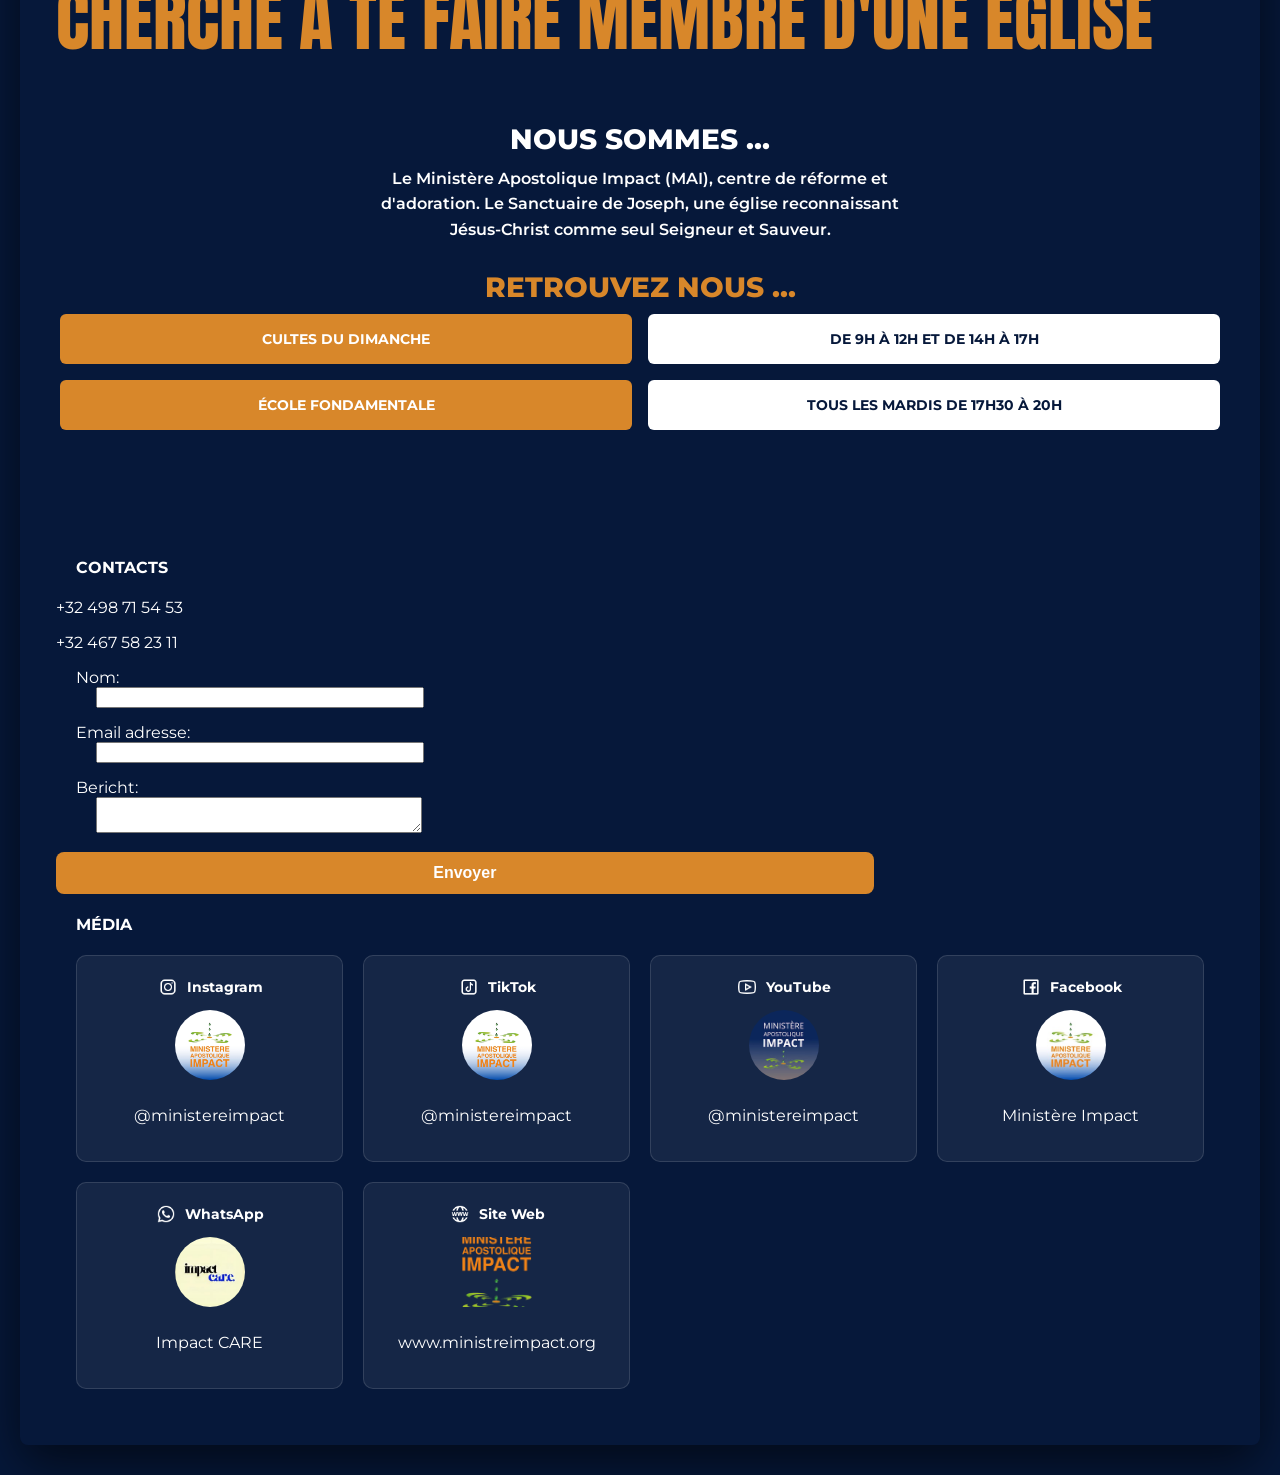
==== commit 467c2ec1: "margin" ====
--- a/index.html
+++ b/index.html
@@ -103,49 +103,53 @@
       <p><strong>Jésus a déclaré:</strong> <em>"Je suis le chemin, la vérité, et la vie. Nul ne vient au Père que par moi."</em> (Jean 14:6)</p>
       <p>Il est venu sur terre, a versé Son sang et est mort sur la croix pour tes péchés. Par la foi, tu peux être pardonné et recevoir la vie éternelle gratuitement, car il a payé le prix de ton salut. En l'acceptant dans ton cœur, Son sang purifie tous tes péchés, et tu deviens juste devant Dieu. (Romains 4:7)</p>
     </section>
-
-    <p class="special">POUR CONTINUER TON VOAYGE SPIRITUEL, CHERCHE A TE FAIRE MEMBRE D'UNE EGLISE</h3>
-  
-
-      <footer class="church"></footer>
+    <p class="special">
+      POUR CONTINUER TON VOYAGE SPIRITUEL, CHERCHE À TE FAIRE MEMBRE D'UNE ÉGLISE
+    </p>
+
+    <footer class="church">
+
       <h3>NOUS SOMMES ...</h3>
-      <p>Le Ministère Apostolique Impact (MAI), centre de réforme et d'adoration . Le Sanctuaire de Joseph, un église reconnaissant Jésus-Christ comme seul Seigneur est Sauveur.</p>
-      
+      <p>
+        Le Ministère Apostolique Impact (MAI), centre de réforme et d'adoration.
+        Le Sanctuaire de Joseph, une église reconnaissant Jésus-Christ comme seul Seigneur et Sauveur.
+      </p>
+
       <h3 style="color: var(--orange)">RETROUVEZ NOUS ...</h3>
+
       <div class="badges">
         <div class="badge orange">CULTES DU DIMANCHE</div>
         <div class="badge white">DE 9H À 12H ET DE 14H À 17H</div>
         <div class="badge orange">ÉCOLE FONDAMENTALE</div>
         <div class="badge white">TOUS LES MARDIS DE 17H30 À 20H</div>
       </div>
+
     </footer>
-
     <section class="contact-media">
       <div>
-          <h4>CONTACTS</h4>
+        <div class="contact-section">
+          <h4 style="margin-left:20px">CONTACTS</h4>
           <p>+32 498 71 54 53</p>
           <p>+32 467 58 23 11</p>
-          <form name="contact" method="POST" data-netlify="true">
-            <div style="margin-bottom: 10px">
-              <label>Nom:</label><br>
-              <input type="text" name="name" required>
+            <div style="margin-left:20px; margin-bottom:10px">
+                <label>Nom:</label><br>
+                <input type="text" name="name" required style="margin-left:20px; margin-bottom:5px">
+              </div>
+            <div style="margin-left:20px; margin-bottom:10px">
+              <label>Email adresse:</label><br>
+              <input type="email" name="email" required style="margin-left:20px; margin-bottom:5px">
             </div>
           
-            <div style="margin-bottom: 10px">
-              <label>Email adresse:</label><br>
-              <input type="email" name="email" required>
-            </div>
-          
-            <div style="margin-bottom: 10px">
+            <div style="margin-left:20px; margin-bottom:10px">
               <label>Bericht:</label><br>
-              <textarea name="message" required></textarea>
+              <textarea name="message" required style="margin-left:20px; margin-bottom:5px"></textarea>
             </div>
           
             <button type="submit">Envoyer</button>
           </form>
           
-          <h4>MÉDIA</h4>
-          <div class="media-links">
+          <h4 style="margin-left:20px">MÉDIA</h4>
+          <div class="media-links" style="margin-left:20px; margin-right:20px; margin-bottom:20px">
             <div class="social-grid">
 
               <a class="social-card" href="https://www.instagram.com/ministereimpact/" target="_blank">
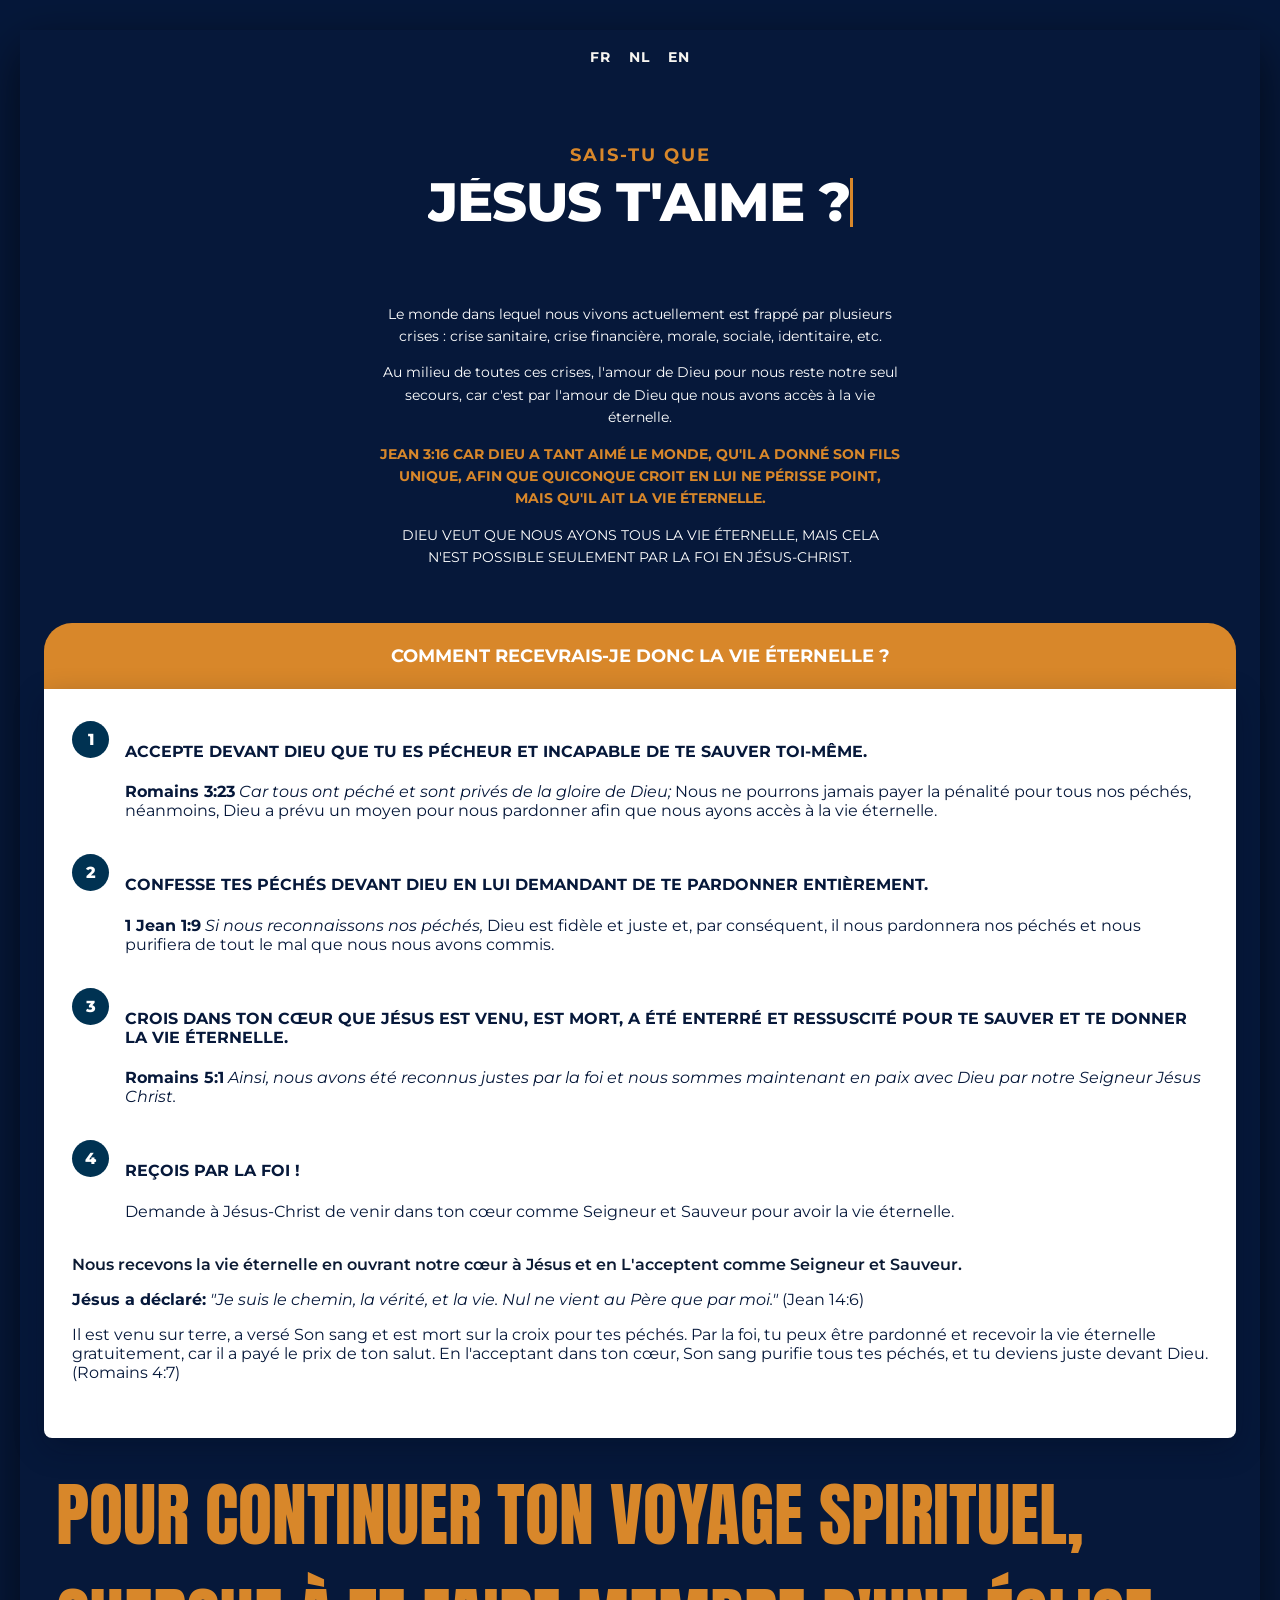
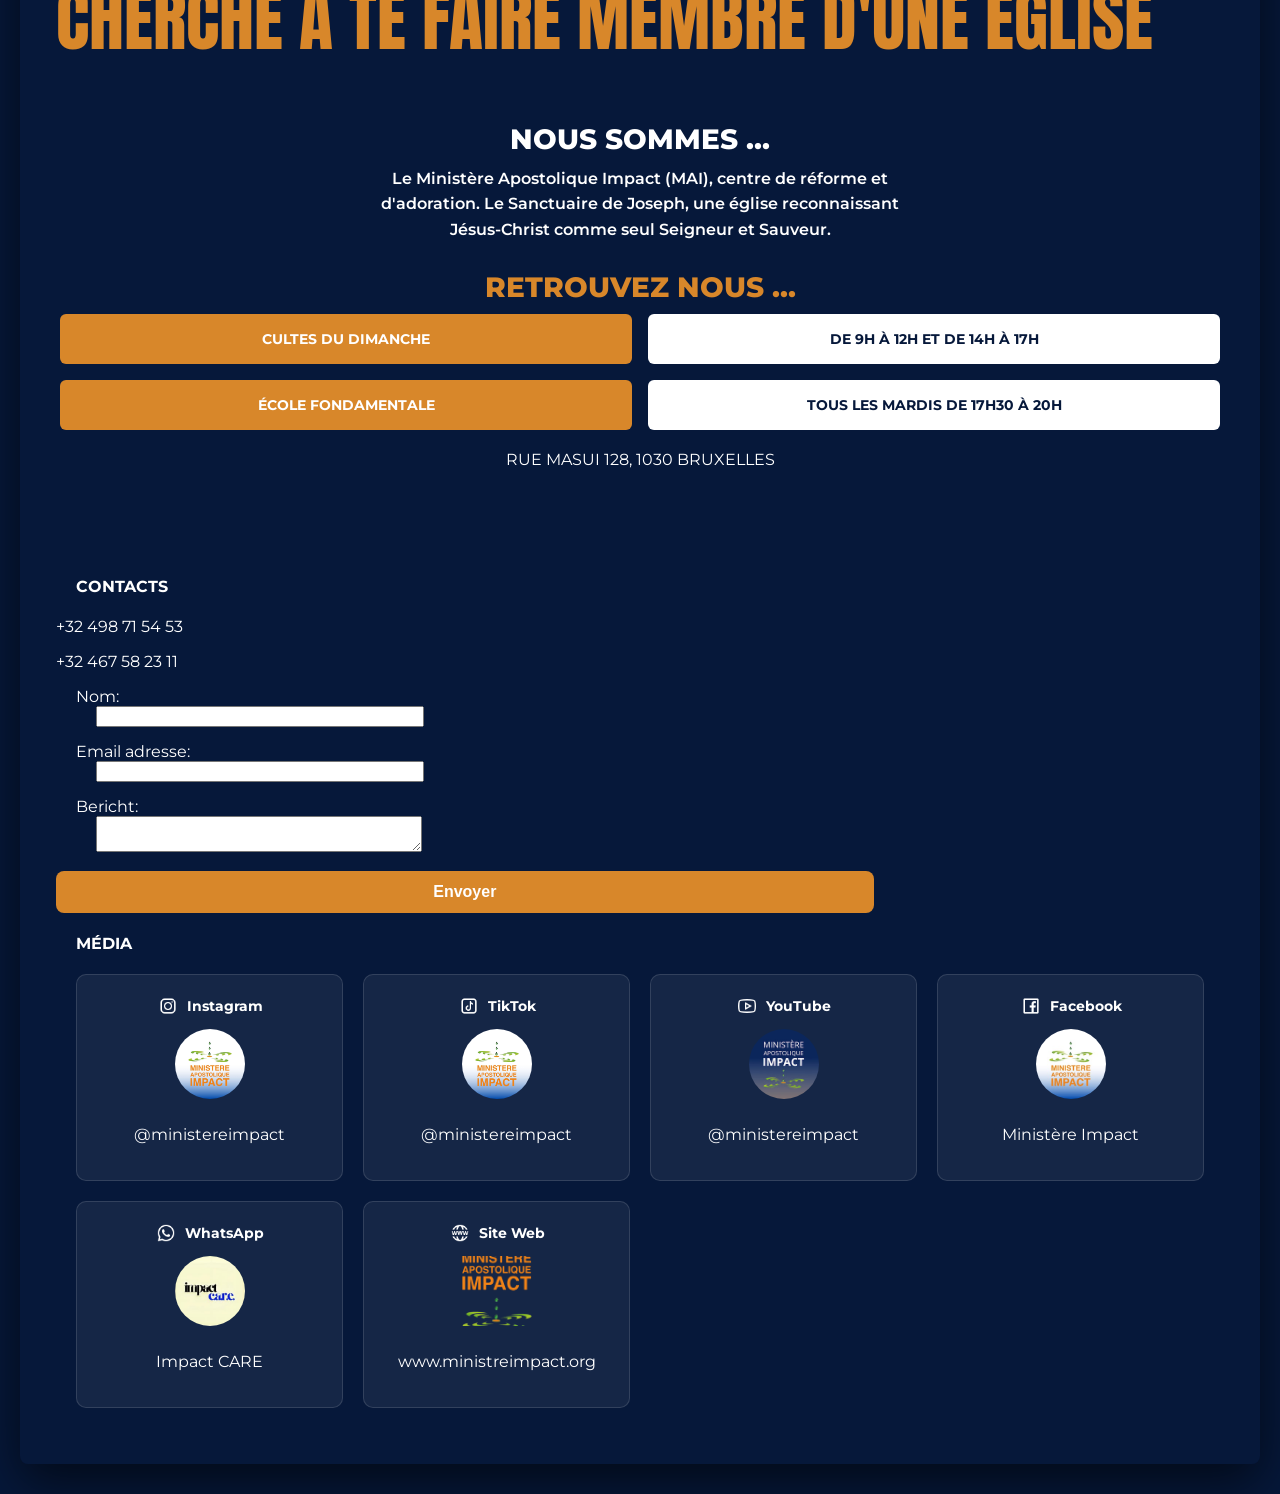
==== commit 45617244: "adress" ====
--- a/index.html
+++ b/index.html
@@ -122,6 +122,10 @@
         <div class="badge white">DE 9H À 12H ET DE 14H À 17H</div>
         <div class="badge orange">ÉCOLE FONDAMENTALE</div>
         <div class="badge white">TOUS LES MARDIS DE 17H30 À 20H</div>
+      </div>
+      <div class="contacts">
+        <div></div>
+        <div>RUE MASUI 128, 1030 BRUXELLES</div>
       </div>
 
     </footer>
